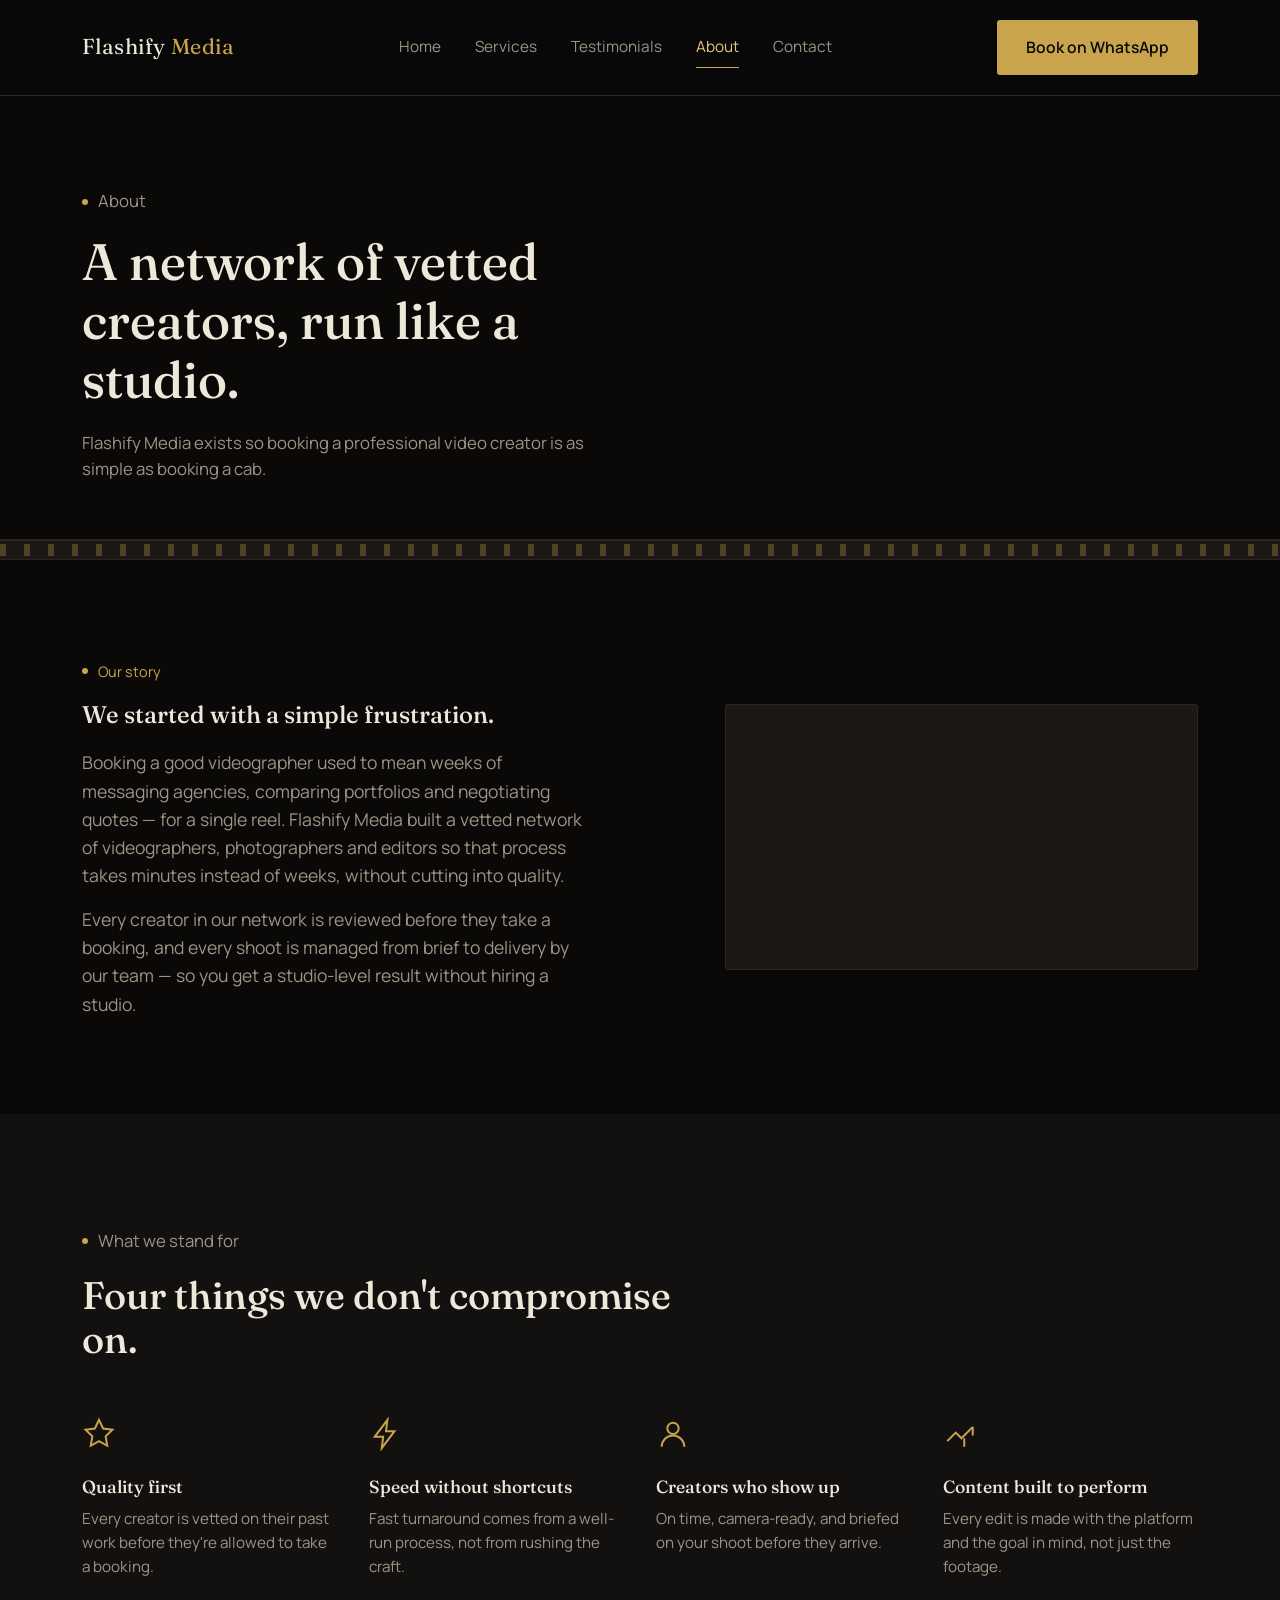
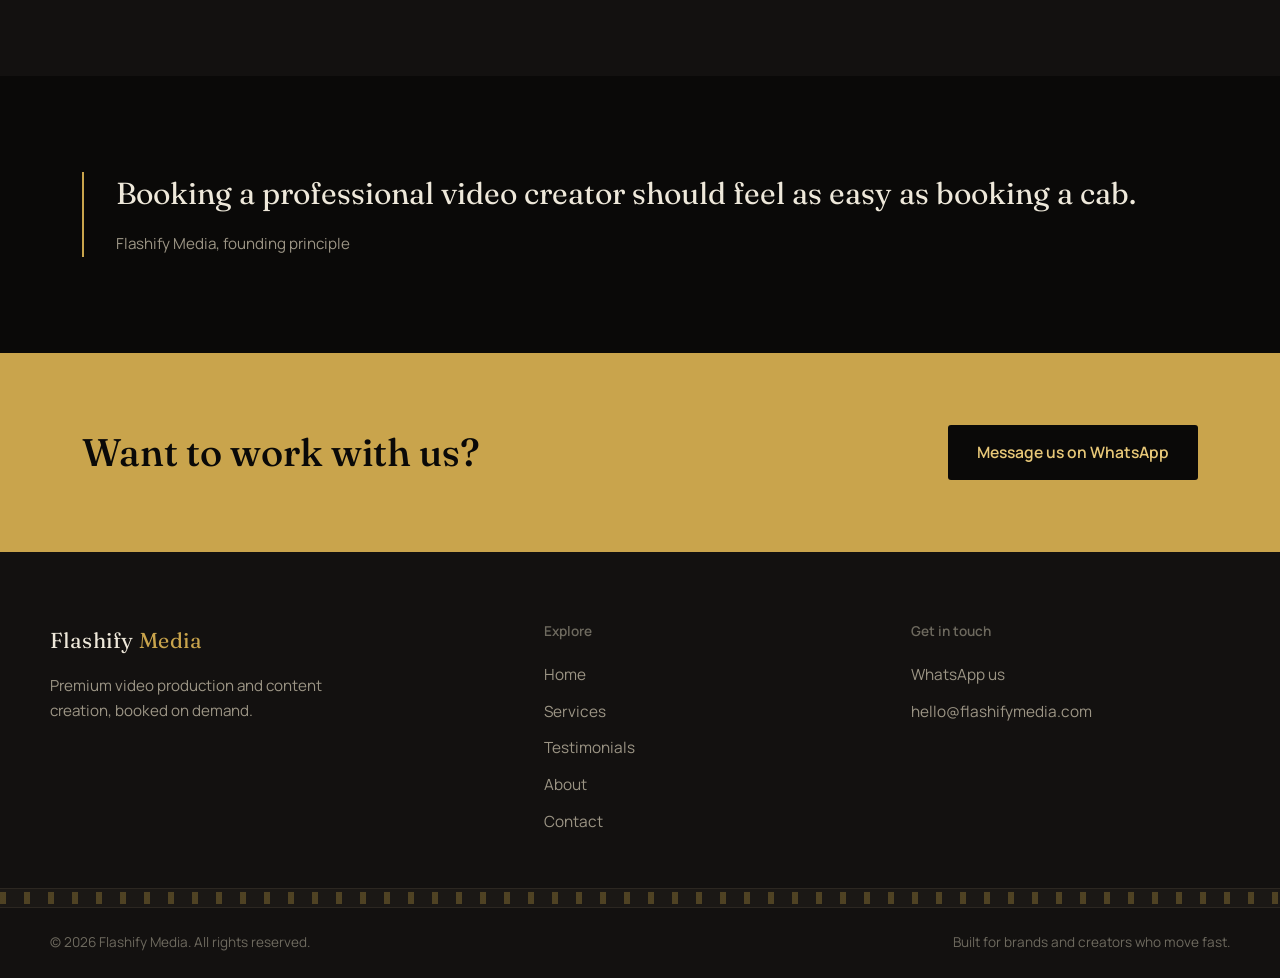
==== about.html @ b382a452 "Add files via upload" ====
<!DOCTYPE html>
<html lang="en">
<head>
<meta charset="UTF-8" />
<meta name="viewport" content="width=device-width, initial-scale=1.0" />
<title>About — Flashify Media</title>
<meta name="description" content="Flashify Media is a vetted network of videographers, photographers and editors, run like a studio." />
<link rel="preconnect" href="https://fonts.googleapis.com">
<link rel="preconnect" href="https://fonts.gstatic.com" crossorigin>
<link href="https://fonts.googleapis.com/css2?family=Fraunces:ital,wght@0,400;0,500;0,600;1,500&family=Manrope:wght@400;500;600;700&display=swap" rel="stylesheet">
<link rel="stylesheet" href="styles.css" />
</head>
<body>

<header class="site-header">
  <div class="container header-inner">
    <a href="index.html" class="logo">Flashify <span>Media</span></a>
    <nav class="main-nav" id="main-nav">
      <a href="index.html">Home</a>
      <a href="services.html">Services</a>
      <a href="testimonials.html">Testimonials</a>
      <a href="about.html" class="active">About</a>
      <a href="contact.html">Contact</a>
    </nav>
    <a href="https://wa.link/vqttkm" target="_blank" rel="noopener" class="btn btn-gold nav-cta">Book on WhatsApp</a>
    <button class="nav-toggle" id="nav-toggle" aria-label="Open menu" aria-expanded="false">
      <span></span><span></span><span></span>
    </button>
  </div>
</header>

<main>

  <section class="page-header">
    <div class="container">
      <p class="label">About</p>
      <h1>A network of vetted creators, run like a studio.</h1>
      <p>Flashify Media exists so booking a professional video creator is as simple as booking a cab.</p>
    </div>
  </section>

  <div class="filmstrip"></div>

  <section>
    <div class="container split">
      <div>
        <p class="label">Our story</p>
        <h2>We started with a simple frustration.</h2>
        <p class="hero-sub" style="margin-top:20px;">Booking a good videographer used to mean weeks of messaging agencies, comparing portfolios and negotiating quotes — for a single reel. Flashify Media built a vetted network of videographers, photographers and editors so that process takes minutes instead of weeks, without cutting into quality.</p>
        <p class="hero-sub" style="margin-top:16px;">Every creator in our network is reviewed before they take a booking, and every shoot is managed from brief to delivery by our team — so you get a studio-level result without hiring a studio.</p>
      </div>
      <div class="video-frame">
        <iframe src="https://player.vimeo.com/video/1225050180" title="Flashify Media behind the scenes" allow="autoplay; fullscreen; picture-in-picture" allowfullscreen loading="lazy"></iframe>
      </div>
    </div>
  </section>

  <section class="bg-panel">
    <div class="container">
      <div class="section-head">
        <p class="label">What we stand for</p>
        <h2>Four things we don't compromise on.</h2>
      </div>
      <div class="values">
        <div class="value">
          <svg class="icon" viewBox="0 0 24 24" fill="none" stroke="currentColor" stroke-width="1.4"><path d="M12 2l2.9 6.1 6.6.9-4.8 4.7 1.1 6.6L12 17.1l-5.8 3.2 1.1-6.6L2.5 9l6.6-.9z"/></svg>
          <h3>Quality first</h3>
          <p>Every creator is vetted on their past work before they're allowed to take a booking.</p>
        </div>
        <div class="value">
          <svg class="icon" viewBox="0 0 24 24" fill="none" stroke="currentColor" stroke-width="1.4"><path d="M13 2L4 14h6l-1 8 9-12h-6l1-8z"/></svg>
          <h3>Speed without shortcuts</h3>
          <p>Fast turnaround comes from a well-run process, not from rushing the craft.</p>
        </div>
        <div class="value">
          <svg class="icon" viewBox="0 0 24 24" fill="none" stroke="currentColor" stroke-width="1.4"><circle cx="12" cy="8" r="4"/><path d="M4 21c0-4.4 3.6-8 8-8s8 3.6 8 8"/></svg>
          <h3>Creators who show up</h3>
          <p>On time, camera-ready, and briefed on your shoot before they arrive.</p>
        </div>
        <div class="value">
          <svg class="icon" viewBox="0 0 24 24" fill="none" stroke="currentColor" stroke-width="1.4"><path d="M3 17l6-6 4 4 8-8"/><path d="M21 7v6M15 15v6"/></svg>
          <h3>Content built to perform</h3>
          <p>Every edit is made with the platform and the goal in mind, not just the footage.</p>
        </div>
      </div>
    </div>
  </section>

  <section>
    <div class="container">
      <blockquote class="quote-block">
        <p>Booking a professional video creator should feel as easy as booking a cab.</p>
        <cite>Flashify Media, founding principle</cite>
      </blockquote>
    </div>
  </section>

  <section class="cta-band">
    <div class="container cta-inner">
      <h2>Want to work with us?</h2>
      <a href="https://wa.link/vqttkm" target="_blank" rel="noopener" class="btn btn-gold">Message us on WhatsApp</a>
    </div>
  </section>

</main>

<footer class="site-footer">
  <div class="container footer-inner">
    <div class="footer-brand">
      <a href="index.html" class="logo">Flashify <span>Media</span></a>
      <p>Premium video production and content creation, booked on demand.</p>
    </div>
    <div class="footer-links">
      <h4>Explore</h4>
      <a href="index.html">Home</a>
      <a href="services.html">Services</a>
      <a href="testimonials.html">Testimonials</a>
      <a href="about.html">About</a>
      <a href="contact.html">Contact</a>
    </div>
    <div class="footer-contact">
      <h4>Get in touch</h4>
      <a href="https://wa.link/vqttkm" target="_blank" rel="noopener">WhatsApp us</a>
      <a href="mailto:hello@flashifymedia.com">hello@flashifymedia.com</a>
    </div>
  </div>
  <div class="filmstrip"></div>
  <div class="container footer-bottom">
    <p>© 2026 Flashify Media. All rights reserved.</p>
    <p>Built for brands and creators who move fast.</p>
  </div>
</footer>

<script src="script.js"></script>
</body>
</html>
---- styles.css ----
/* ==========================================================================
   Flashify Media — design tokens
   Palette: near-black ground, warm brass gold accent, editorial serif + clean sans
   ========================================================================== */

:root {
  --black:        #0A0908;
  --charcoal:      #131110;
  --charcoal-2:    #1B1815;
  --line:          #2C2721;
  --line-soft:     rgba(201, 164, 76, 0.16);
  --gold:          #C9A44C;
  --gold-bright:   #E8C878;
  --gold-dim:      #7A652F;
  --cream:         #EEE8DA;
  --grey:          #9C9585;
  --grey-dim:      #6E6A5F;

  --font-display: "Fraunces", Georgia, serif;
  --font-body: "Manrope", -apple-system, BlinkMacSystemFont, "Segoe UI", sans-serif;

  --container: 1180px;
  --radius: 3px;
}

/* ---- reset ---- */
*, *::before, *::after { box-sizing: border-box; }
html { scroll-behavior: smooth; }
body {
  margin: 0;
  background: var(--black);
  color: var(--cream);
  font-family: var(--font-body);
  font-size: 16px;
  line-height: 1.6;
  -webkit-font-smoothing: antialiased;
}
img { max-width: 100%; display: block; }
a { color: inherit; text-decoration: none; }
ul { list-style: none; margin: 0; padding: 0; }
h1, h2, h3, h4 { font-family: var(--font-display); font-weight: 500; line-height: 1.15; margin: 0; color: var(--cream); }
p { margin: 0; }
button { font-family: inherit; cursor: pointer; }

:focus-visible {
  outline: 2px solid var(--gold-bright);
  outline-offset: 3px;
}

@media (prefers-reduced-motion: reduce) {
  *, *::before, *::after { animation-duration: 0.001ms !important; animation-iteration-count: 1 !important; transition-duration: 0.001ms !important; scroll-behavior: auto !important; }
}

.container {
  max-width: var(--container);
  margin: 0 auto;
  padding: 0 32px;
}

.gold-text { color: var(--gold); }

/* ---- eyebrow label (sentence case, small dot marker — not tracked-out caps) ---- */
.label {
  display: inline-flex;
  align-items: center;
  gap: 10px;
  font-size: 0.9rem;
  color: var(--gold);
  margin-bottom: 18px;
}
.label::before {
  content: "";
  width: 6px;
  height: 6px;
  background: var(--gold);
  border-radius: 50%;
  flex: none;
}

/* ==========================================================================
   Buttons
   ========================================================================== */
.btn {
  display: inline-flex;
  align-items: center;
  gap: 10px;
  padding: 14px 28px;
  border-radius: var(--radius);
  font-size: 0.98rem;
  font-weight: 600;
  border: 1px solid transparent;
  transition: transform 0.2s ease, background 0.2s ease, border-color 0.2s ease, color 0.2s ease;
  white-space: nowrap;
}
.btn-gold {
  background: var(--gold);
  color: var(--black);
}
.btn-gold:hover { background: var(--gold-bright); transform: translateY(-1px); }
.btn-ghost {
  background: transparent;
  color: var(--cream);
  border-color: var(--line);
}
.btn-ghost:hover { border-color: var(--gold); color: var(--gold-bright); }
.btn-block { width: 100%; justify-content: center; }

/* ==========================================================================
   Header / Nav
   ========================================================================== */
.site-header {
  position: sticky;
  top: 0;
  z-index: 100;
  background: rgba(10, 9, 8, 0.88);
  backdrop-filter: blur(10px);
  border-bottom: 1px solid var(--line);
}
.header-inner {
  display: flex;
  align-items: center;
  justify-content: space-between;
  padding: 20px 32px;
  gap: 24px;
}
.logo {
  font-family: var(--font-display);
  font-size: 1.35rem;
  letter-spacing: 0.02em;
  color: var(--cream);
  flex: none;
}
.logo span { color: var(--gold); }

.main-nav {
  display: flex;
  gap: 34px;
  margin: 0 auto;
}
.main-nav a {
  font-size: 0.96rem;
  color: var(--grey);
  position: relative;
  padding: 4px 0;
  transition: color 0.2s ease;
}
.main-nav a:hover { color: var(--cream); }
.main-nav a.active { color: var(--gold-bright); }
.main-nav a.active::after {
  content: "";
  position: absolute;
  left: 0; right: 0; bottom: -4px;
  height: 1px;
  background: var(--gold);
}

.nav-cta { flex: none; }

.nav-toggle {
  display: none;
  flex-direction: column;
  justify-content: center;
  gap: 5px;
  width: 34px;
  height: 34px;
  background: transparent;
  border: 1px solid var(--line);
  border-radius: var(--radius);
  padding: 0;
  flex: none;
}
.nav-toggle span {
  width: 16px;
  height: 1px;
  background: var(--gold);
  margin: 0 auto;
  transition: transform 0.25s ease, opacity 0.25s ease;
}
.nav-toggle[aria-expanded="true"] span:nth-child(1) { transform: translateY(6px) rotate(45deg); }
.nav-toggle[aria-expanded="true"] span:nth-child(2) { opacity: 0; }
.nav-toggle[aria-expanded="true"] span:nth-child(3) { transform: translateY(-6px) rotate(-45deg); }

/* ==========================================================================
   Filmstrip divider — sprocket motif, grounded in video subject matter
   ========================================================================== */
.filmstrip {
  position: relative;
  height: 20px;
  background: var(--charcoal-2);
  border-top: 1px solid var(--line);
  border-bottom: 1px solid var(--line);
}
.filmstrip::before,
.filmstrip::after {
  content: "";
  position: absolute;
  left: 0; right: 0;
  height: 6px;
  background-image: repeating-linear-gradient(90deg, var(--gold-dim) 0 6px, transparent 6px 24px);
  opacity: 0.55;
}
.filmstrip::before { top: 3px; }
.filmstrip::after { bottom: 3px; }

/* ==========================================================================
   Hero
   ========================================================================== */
.hero {
  padding: 96px 0 80px;
  position: relative;
  overflow: hidden;
}
.hero-inner {
  display: grid;
  grid-template-columns: 1.15fr 0.85fr;
  gap: 48px;
  align-items: center;
}
.hero h1 {
  font-size: clamp(2.6rem, 4.4vw, 4.4rem);
  max-width: 15ch;
  color: var(--cream);
}
.hero h1 em {
  font-style: italic;
  color: var(--gold);
}
.hero-sub {
  margin-top: 26px;
  max-width: 46ch;
  color: var(--grey);
  font-size: 1.1rem;
}
.hero-actions {
  margin-top: 38px;
  display: flex;
  gap: 16px;
  flex-wrap: wrap;
}
.hero-visual {
  display: flex;
  align-items: center;
  justify-content: center;
}
.hero-visual svg { width: 100%; max-width: 340px; height: auto; }

.hero-fade { opacity: 0; transform: translateY(16px); animation: rise 0.7s ease forwards; }
.hero-fade:nth-child(1) { animation-delay: 0.05s; }
.hero-fade:nth-child(2) { animation-delay: 0.18s; }
.hero-fade:nth-child(3) { animation-delay: 0.3s; }
@keyframes rise { to { opacity: 1; transform: translateY(0); } }

/* ==========================================================================
   Stats strip
   ========================================================================== */
.stats {
  padding: 46px 0;
  border-bottom: 1px solid var(--line);
}
.stats-inner {
  display: grid;
  grid-template-columns: repeat(3, 1fr);
}
.stat {
  text-align: center;
  padding: 0 20px;
  border-left: 1px solid var(--line);
}
.stat:first-child { border-left: none; }
.stat b {
  display: block;
  font-family: var(--font-display);
  font-size: clamp(1.8rem, 3vw, 2.6rem);
  color: var(--gold-bright);
}
.stat span { color: var(--grey); font-size: 0.92rem; }

/* ==========================================================================
   Sections / generic
   ========================================================================== */
section { padding: 96px 0; }
.section-head {
  max-width: 640px;
  margin-bottom: 56px;
}
.section-head h2 { font-size: clamp(2rem, 3vw, 2.9rem); }
.section-head p { margin-top: 18px; color: var(--grey); font-size: 1.05rem; }
.section-head.center { margin-left: auto; margin-right: auto; text-align: center; }

.bg-panel { background: var(--charcoal); }

/* ==========================================================================
   Feature / service cards
   ========================================================================== */
.grid-3 { display: grid; grid-template-columns: repeat(3, 1fr); gap: 1px; background: var(--line); border: 1px solid var(--line); }
.grid-2 { display: grid; grid-template-columns: repeat(2, 1fr); gap: 1px; background: var(--line); border: 1px solid var(--line); }

.card {
  background: var(--black);
  padding: 40px 32px;
  transition: background 0.25s ease;
}
.bg-panel .card { background: var(--charcoal); }
.card:hover { background: var(--charcoal-2); }
.card .icon {
  width: 42px; height: 42px;
  margin-bottom: 24px;
  color: var(--gold);
}
.card h3 { font-size: 1.28rem; margin-bottom: 12px; }
.card p { color: var(--grey); font-size: 0.98rem; }

/* ==========================================================================
   Process steps
   ========================================================================== */
.process { display: grid; grid-template-columns: repeat(4, 1fr); gap: 32px; counter-reset: step; }
.process-step { position: relative; padding-top: 28px; border-top: 1px solid var(--line); }
.process-step .num {
  font-family: var(--font-display);
  font-size: 1.6rem;
  color: var(--gold-dim);
  display: block;
  margin-bottom: 14px;
}
.process-step h3 { font-size: 1.1rem; margin-bottom: 10px; }
.process-step p { color: var(--grey); font-size: 0.95rem; }

/* ==========================================================================
   Featured reel / video panels
   ========================================================================== */
.split {
  display: grid;
  grid-template-columns: 1.1fr 0.9fr;
  gap: 64px;
  align-items: center;
}
.split.reverse { grid-template-columns: 0.9fr 1.1fr; }
.split.reverse .split-media { order: 2; }

.video-frame {
  position: relative;
  width: 100%;
  aspect-ratio: 16 / 9;
  background: var(--charcoal-2);
  border: 1px solid var(--line);
  overflow: hidden;
  border-radius: var(--radius);
}
.video-frame iframe {
  position: absolute;
  inset: 0;
  width: 100%;
  height: 100%;
  border: 0;
}

/* ==========================================================================
   CTA band
   ========================================================================== */
.cta-band {
  background: var(--gold);
  color: var(--black);
  padding: 72px 0;
}
.cta-inner {
  display: flex;
  align-items: center;
  justify-content: space-between;
  gap: 32px;
  flex-wrap: wrap;
}
.cta-band h2 { color: var(--black); font-size: clamp(1.8rem, 3vw, 2.6rem); max-width: 22ch; }
.cta-band .btn-gold { background: var(--black); color: var(--gold-bright); }
.cta-band .btn-gold:hover { background: var(--charcoal-2); }

/* ==========================================================================
   Footer
   ========================================================================== */
.site-footer { background: var(--charcoal); }
.footer-inner {
  display: grid;
  grid-template-columns: 1.4fr 1fr 1fr;
  gap: 48px;
  padding: 72px 0 48px;
}
.footer-brand p { margin-top: 16px; color: var(--grey); max-width: 32ch; font-size: 0.95rem; }
.footer-links h4, .footer-contact h4 {
  font-family: var(--font-body);
  font-size: 0.85rem;
  color: var(--grey-dim);
  margin-bottom: 18px;
  font-weight: 600;
}
.footer-links a, .footer-contact a {
  display: block;
  color: var(--grey);
  padding: 6px 0;
  font-size: 0.96rem;
  transition: color 0.2s ease;
}
.footer-links a:hover, .footer-contact a:hover { color: var(--gold-bright); }
.footer-bottom {
  padding: 24px 0;
  color: var(--grey-dim);
  font-size: 0.85rem;
  display: flex;
  justify-content: space-between;
  flex-wrap: wrap;
  gap: 12px;
}

/* ==========================================================================
   Page header band (Services / Testimonials / About / Contact)
   ========================================================================== */
.page-header { padding: 72px 0 56px; border-bottom: 1px solid var(--line); }
.page-header h1 { font-size: clamp(2.3rem, 4vw, 3.4rem); max-width: 18ch; }
.page-header p { margin-top: 20px; color: var(--grey); max-width: 52ch; font-size: 1.05rem; }

/* ==========================================================================
   Testimonials grid
   ========================================================================== */
.testimonial-grid { display: grid; grid-template-columns: repeat(2, 1fr); gap: 40px; }
.testimonial-card figcaption { margin-top: 18px; }
.testimonial-card h3 { font-size: 1.05rem; margin-bottom: 6px; }
.testimonial-card p { color: var(--grey); font-size: 0.92rem; }

/* ==========================================================================
   Values / about
   ========================================================================== */
.values { display: grid; grid-template-columns: repeat(4, 1fr); gap: 32px; }
.value h3 { font-size: 1.1rem; margin-bottom: 10px; }
.value p { color: var(--grey); font-size: 0.95rem; }
.value .icon { width: 34px; height: 34px; color: var(--gold); margin-bottom: 18px; }

.quote-block {
  border-left: 2px solid var(--gold);
  padding-left: 32px;
  margin: 0;
}
.quote-block p { font-family: var(--font-display); font-size: clamp(1.4rem, 2.4vw, 1.9rem); color: var(--cream); line-height: 1.4; }
.quote-block cite { display: block; margin-top: 18px; color: var(--grey); font-style: normal; font-size: 0.95rem; }

/* ==========================================================================
   Contact page
   ========================================================================== */
.contact-grid { display: grid; grid-template-columns: 0.85fr 1.15fr; gap: 64px; align-items: start; }
.contact-card {
  background: var(--charcoal);
  border: 1px solid var(--line);
  border-radius: var(--radius);
  padding: 36px;
  margin-bottom: 24px;
}
.contact-card h3 { font-size: 1.1rem; margin-bottom: 10px; }
.contact-card p { color: var(--grey); font-size: 0.95rem; margin-bottom: 20px; }

.form-row { margin-bottom: 22px; }
.form-row label {
  display: block;
  font-size: 0.88rem;
  color: var(--grey);
  margin-bottom: 8px;
}
.form-row input, .form-row textarea, .form-row select {
  width: 100%;
  background: var(--charcoal);
  border: 1px solid var(--line);
  border-radius: var(--radius);
  padding: 14px 16px;
  color: var(--cream);
  font-family: var(--font-body);
  font-size: 0.98rem;
  transition: border-color 0.2s ease;
}
.form-row input:focus, .form-row textarea:focus, .form-row select:focus {
  border-color: var(--gold);
  outline: none;
}
.form-row textarea { resize: vertical; min-height: 130px; }
.form-note { margin-top: 16px; color: var(--grey-dim); font-size: 0.85rem; }

/* ==========================================================================
   Responsive
   ========================================================================== */
@media (max-width: 980px) {
  .hero-inner { grid-template-columns: 1fr; }
  .hero-visual { order: -1; max-width: 220px; margin: 0 auto; }
  .split, .split.reverse { grid-template-columns: 1fr; }
  .split.reverse .split-media { order: 0; }
  .grid-3, .values { grid-template-columns: repeat(2, 1fr); }
  .process { grid-template-columns: repeat(2, 1fr); }
  .footer-inner { grid-template-columns: 1fr 1fr; }
  .contact-grid { grid-template-columns: 1fr; }
}

@media (max-width: 760px) {
  .header-inner { padding: 16px 20px; }
  .main-nav {
    position: fixed;
    inset: 68px 0 0 0;
    background: var(--black);
    flex-direction: column;
    align-items: flex-start;
    padding: 32px 28px;
    gap: 8px;
    border-top: 1px solid var(--line);
    transform: translateY(-8px);
    opacity: 0;
    pointer-events: none;
    transition: opacity 0.2s ease, transform 0.2s ease;
  }
  .main-nav.open { opacity: 1; transform: translateY(0); pointer-events: auto; }
  .main-nav a { padding: 12px 0; font-size: 1.05rem; width: 100%; border-bottom: 1px solid var(--line); }
  .nav-cta { display: none; }
  .nav-toggle { display: flex; }

  .container { padding: 0 20px; }
  .stats-inner { grid-template-columns: 1fr; gap: 24px; }
  .stat { border-left: none; border-top: 1px solid var(--line); padding-top: 20px; }
  .stat:first-child { border-top: none; padding-top: 0; }
  .grid-3, .grid-2, .values, .process, .testimonial-grid { grid-template-columns: 1fr; }
  .footer-inner { grid-template-columns: 1fr; gap: 36px; padding: 56px 0 32px; }
  .cta-inner { flex-direction: column; align-items: flex-start; }
  section { padding: 64px 0; }
}
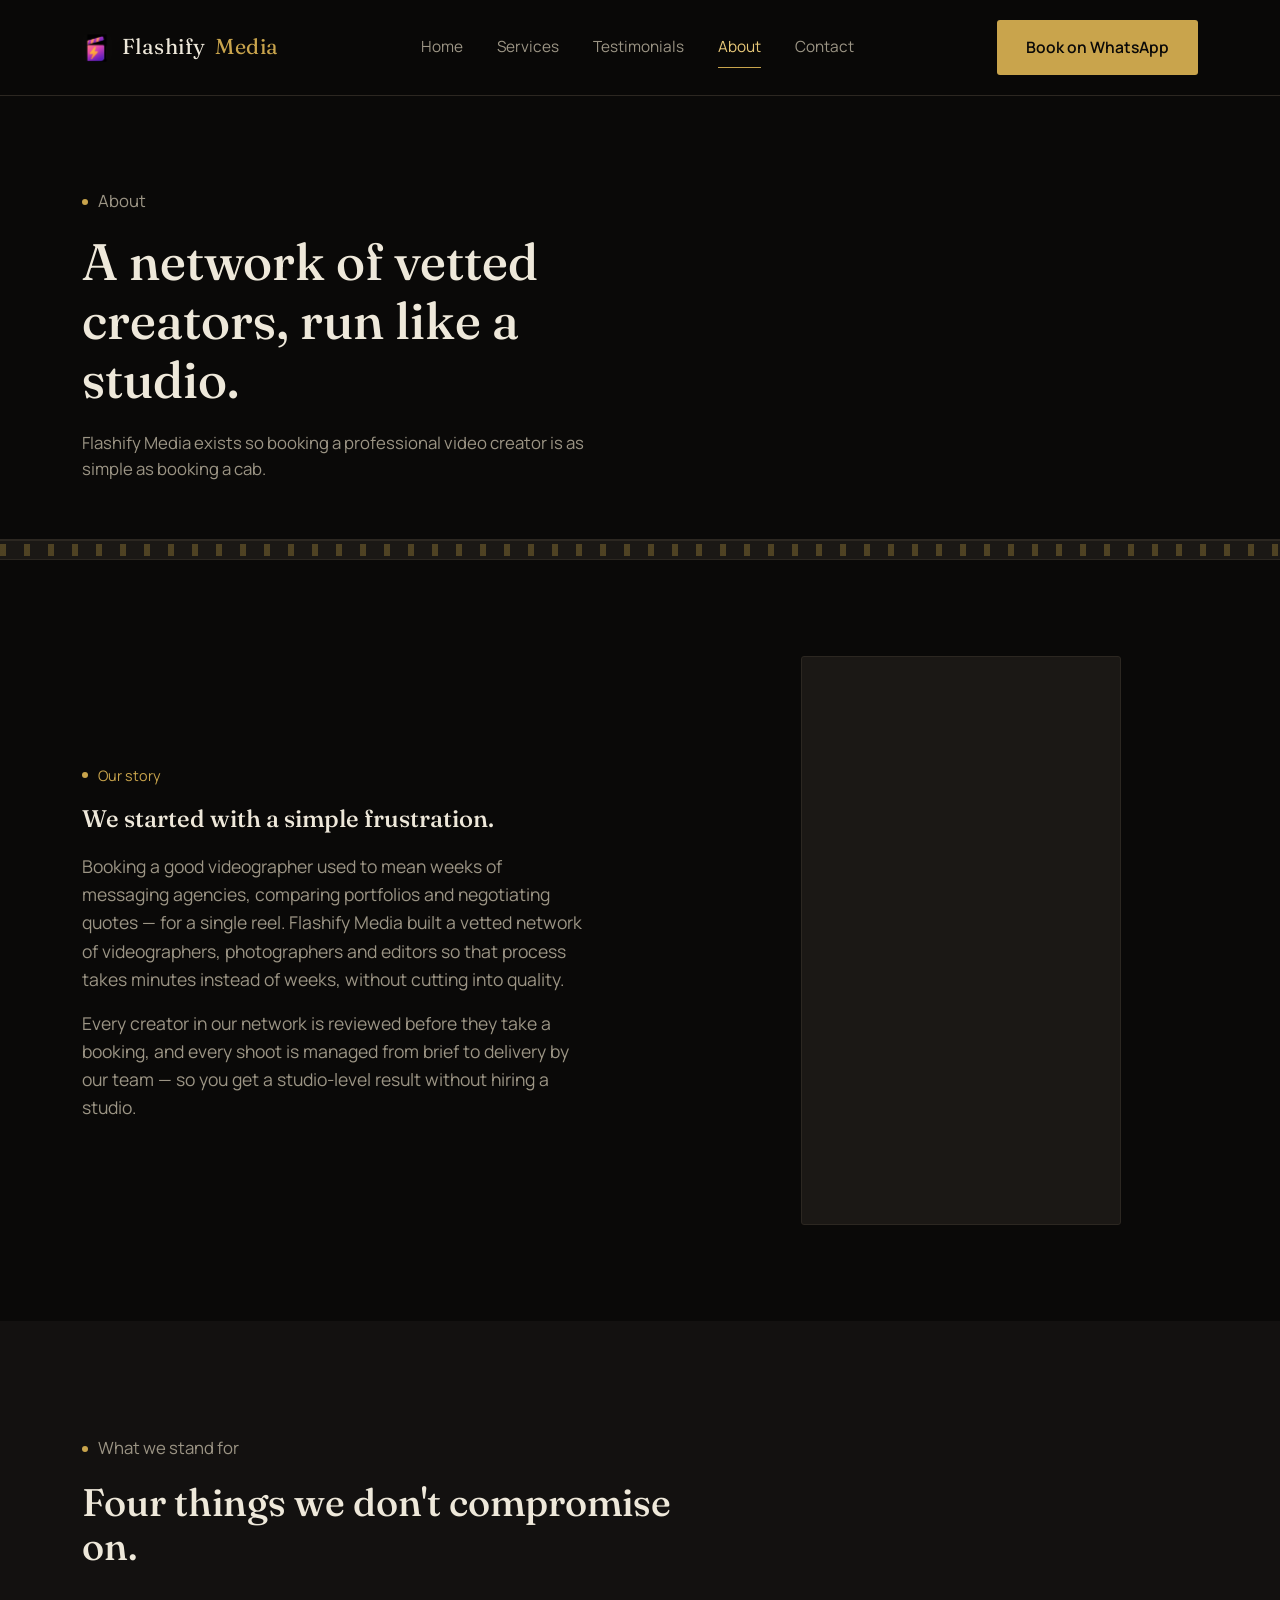
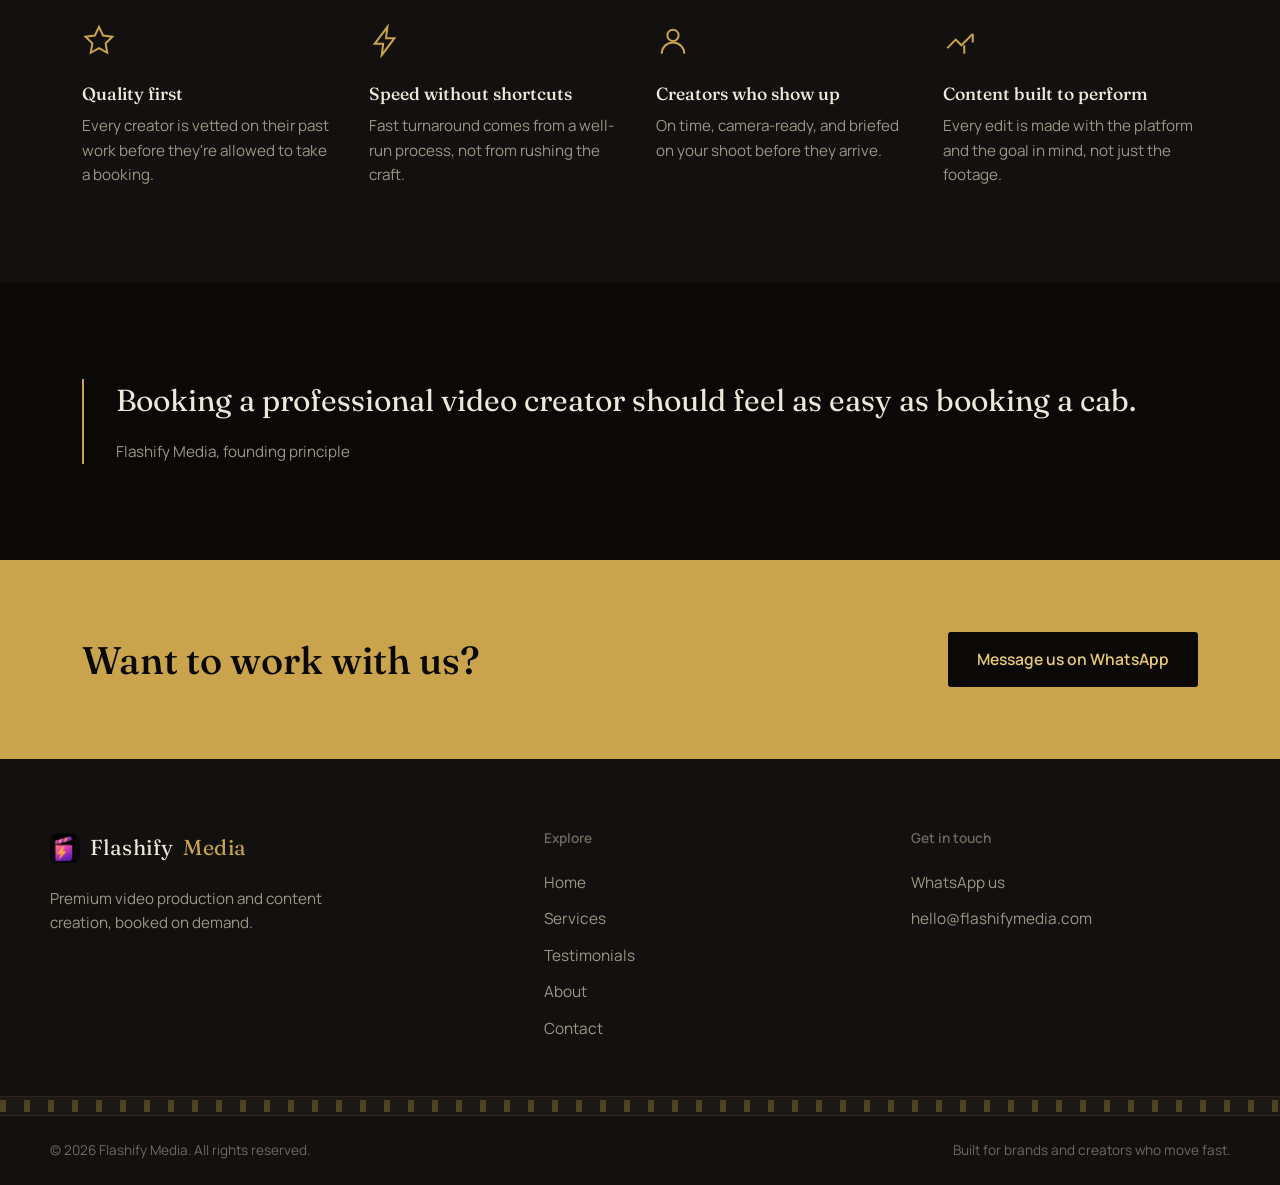
==== commit 370090f9: "Add files via upload" ====
--- a/about.html
+++ b/about.html
@@ -14,7 +14,7 @@
 
 <header class="site-header">
   <div class="container header-inner">
-    <a href="index.html" class="logo">Flashify <span>Media</span></a>
+    <a href="index.html" class="logo"><img src="logo-icon.png" alt="Flashify Media" class="logo-mark">Flashify <span>Media</span></a>
     <nav class="main-nav" id="main-nav">
       <a href="index.html">Home</a>
       <a href="services.html">Services</a>
@@ -107,7 +107,7 @@
 <footer class="site-footer">
   <div class="container footer-inner">
     <div class="footer-brand">
-      <a href="index.html" class="logo">Flashify <span>Media</span></a>
+      <a href="index.html" class="logo"><img src="logo-icon.png" alt="Flashify Media" class="logo-mark">Flashify <span>Media</span></a>
       <p>Premium video production and content creation, booked on demand.</p>
     </div>
     <div class="footer-links">
--- a/styles.css
+++ b/styles.css
@@ -112,8 +112,7 @@
   position: sticky;
   top: 0;
   z-index: 100;
-  background: rgba(10, 9, 8, 0.88);
-  backdrop-filter: blur(10px);
+  background: rgba(10, 9, 8, 0.97);
   border-bottom: 1px solid var(--line);
 }
 .header-inner {
@@ -128,6 +127,15 @@
   font-size: 1.35rem;
   letter-spacing: 0.02em;
   color: var(--cream);
+  flex: none;
+  display: inline-flex;
+  align-items: center;
+  gap: 10px;
+}
+.logo-mark {
+  width: 30px;
+  height: 30px;
+  border-radius: 7px;
   flex: none;
 }
 .logo span { color: var(--gold); }
@@ -340,7 +348,9 @@
 .video-frame {
   position: relative;
   width: 100%;
-  aspect-ratio: 16 / 9;
+  max-width: 320px;
+  margin: 0 auto;
+  aspect-ratio: 9 / 16;
   background: var(--charcoal-2);
   border: 1px solid var(--line);
   overflow: hidden;
